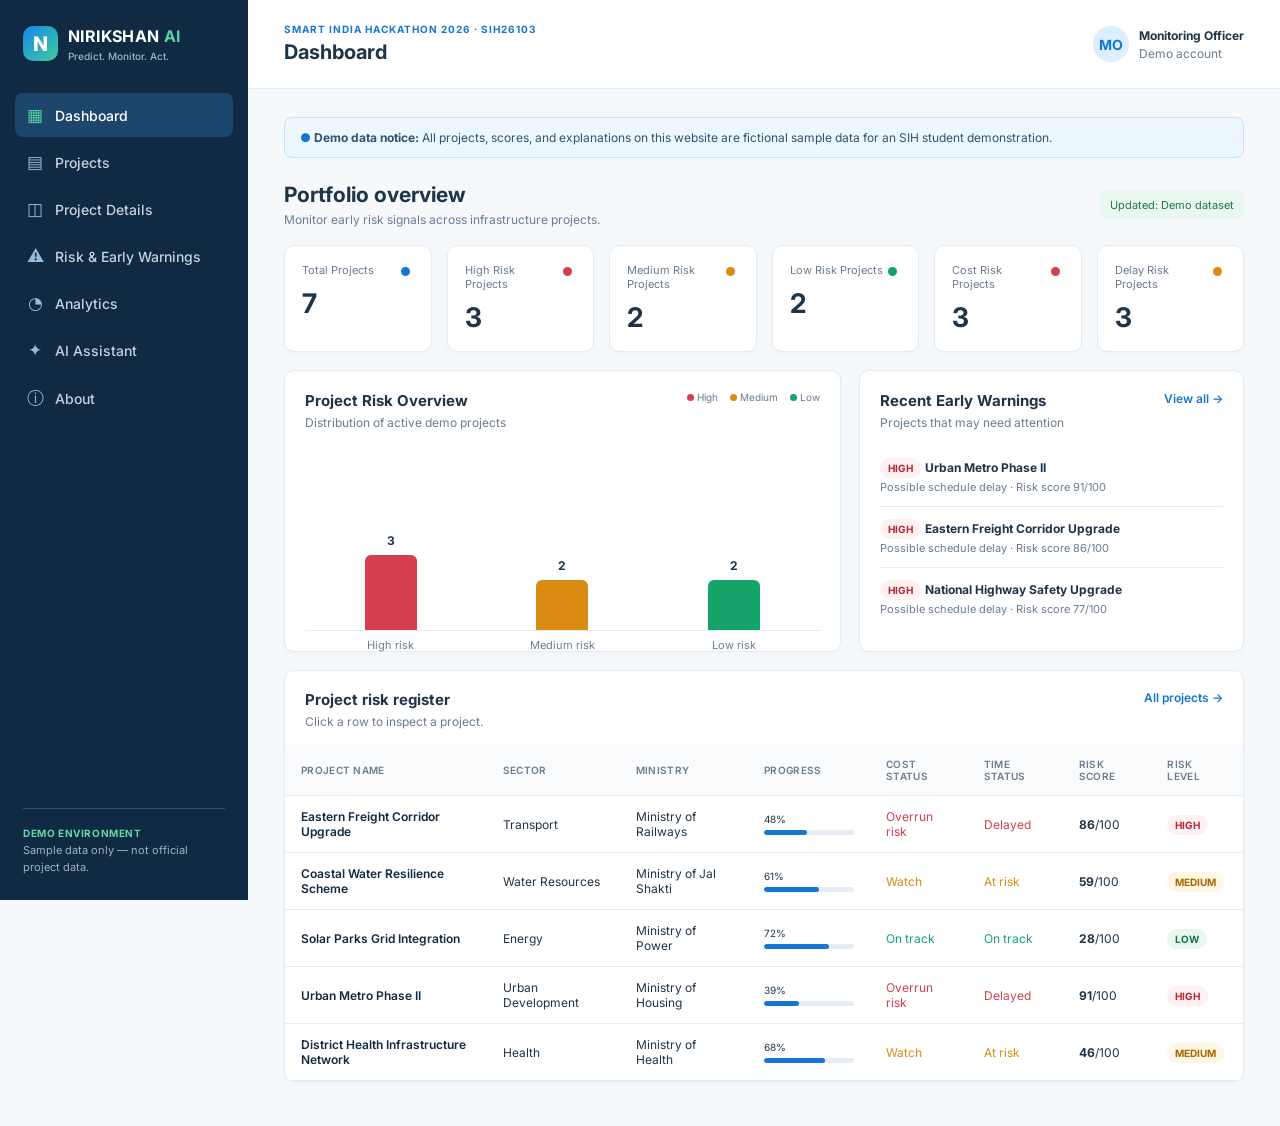
==== index.html @ 2860d257 "Add files via upload" ====
<!doctype html>
<html lang="en">
<head>
  <meta charset="UTF-8" />
  <meta name="viewport" content="width=device-width, initial-scale=1.0" />
  <meta name="description" content="NIRIKSHAN AI — student demo for infrastructure project monitoring." />
  <title>NIRIKSHAN AI | Project Monitoring</title>
  <link rel="preconnect" href="https://fonts.googleapis.com" />
  <link rel="preconnect" href="https://fonts.gstatic.com" crossorigin />
  <link href="https://fonts.googleapis.com/css2?family=Inter:wght@400;500;600;700;800&display=swap" rel="stylesheet" />
  <link rel="stylesheet" href="style.css" />
</head>
<body>
  <aside class="sidebar">
    <a class="brand" href="#dashboard" aria-label="NIRIKSHAN AI home"><span class="brand-mark">N</span><span>NIRIKSHAN <b>AI</b><small>Predict. Monitor. Act.</small></span></a>
    <nav id="main-nav" aria-label="Main navigation">
      <a class="nav-link active" href="#dashboard" data-page="dashboard"><span>▦</span>Dashboard</a>
      <a class="nav-link" href="#projects" data-page="projects"><span>▤</span>Projects</a>
      <a class="nav-link" href="#project-details" data-page="project-details"><span>◫</span>Project Details</a>
      <a class="nav-link" href="#warnings" data-page="warnings"><span>⚠</span>Risk &amp; Early Warnings</a>
      <a class="nav-link" href="#analytics" data-page="analytics"><span>◔</span>Analytics</a>
      <a class="nav-link" href="#assistant" data-page="assistant"><span>✦</span>AI Assistant</a>
      <a class="nav-link" href="#about" data-page="about"><span>ⓘ</span>About</a>
    </nav>
    <div class="sidebar-note"><b>DEMO ENVIRONMENT</b><br />Sample data only — not official project data.</div>
  </aside>

  <main>
    <header class="topbar"><button id="menu-btn" class="menu-btn" aria-label="Open menu">☰</button><div><p class="eyebrow">SMART INDIA HACKATHON 2026 · SIH26103</p><h1 id="page-title">Dashboard</h1></div><div class="user-badge"><span>MO</span><div><b>Monitoring Officer</b><small>Demo account</small></div></div></header>

    <section id="dashboard" class="page active">
      <div class="notice"><span>●</span> <b>Demo data notice:</b> All projects, scores, and explanations on this website are fictional sample data for an SIH student demonstration.</div>
      <div class="section-heading"><div><h2>Portfolio overview</h2><p>Monitor early risk signals across infrastructure projects.</p></div><span class="date-chip">Updated: Demo dataset</span></div>
      <div id="metric-grid" class="metric-grid"></div>
      <div class="dashboard-grid"><article class="card chart-card"><div class="card-title"><div><h3>Project Risk Overview</h3><p>Distribution of active demo projects</p></div><span class="legend"><i class="high"></i>High <i class="medium"></i>Medium <i class="low"></i>Low</span></div><div id="risk-overview" class="risk-overview"></div></article><article class="card warnings-preview"><div class="card-title"><div><h3>Recent Early Warnings</h3><p>Projects that may need attention</p></div><a href="#warnings">View all →</a></div><div id="recent-warnings"></div></article></div>
      <article class="card table-card"><div class="card-title"><div><h3>Project risk register</h3><p>Click a row to inspect a project.</p></div><a href="#projects">All projects →</a></div><div class="table-wrap"><table><thead><tr><th>Project Name</th><th>Sector</th><th>Ministry</th><th>Progress</th><th>Cost Status</th><th>Time Status</th><th>Risk Score</th><th>Risk Level</th></tr></thead><tbody id="dashboard-projects"></tbody></table></div></article>
    </section>

    <section id="projects" class="page"><div class="section-heading"><div><h2>Projects</h2><p>Search, filter, and review the demo project portfolio.</p></div></div><div class="card filters"><input id="search" type="search" placeholder="Search project name, sector, or ministry…" /><select id="sector-filter"><option value="">All sectors</option></select><select id="ministry-filter"><option value="">All ministries</option></select><select id="location-filter"><option value="">All locations</option></select><select id="risk-filter"><option value="">All risk levels</option><option>High</option><option>Medium</option><option>Low</option></select><select id="status-filter"><option value="">All project statuses</option></select></div><p id="project-count" class="result-count"></p><article class="card table-card"><div class="table-wrap"><table><thead><tr><th>Project Name</th><th>Sector</th><th>Ministry</th><th>Location</th><th>Original Cost</th><th>Revised Cost</th><th>Expenditure</th><th>Physical Progress</th><th>Risk Score</th><th>Risk Level</th><th></th></tr></thead><tbody id="projects-table"></tbody></table></div></article></section>

    <section id="project-details" class="page"><div id="detail-content"></div></section>
    <section id="warnings" class="page"><div class="section-heading"><div><h2>Risk &amp; Early Warnings</h2><p>Early signals derived from the sample project data.</p></div></div><div id="warning-list" class="warning-list"></div></section>
    <section id="analytics" class="page"><div class="section-heading"><div><h2>Analytics</h2><p>Interactive visual summaries of the demo portfolio.</p></div></div><div class="analytics-grid"><article class="card"><h3>Risk by Sector</h3><div id="sector-chart" class="bar-chart"></div></article><article class="card"><h3>Projects by Risk Level</h3><div id="level-chart" class="donut-chart"></div></article><article class="card"><h3>Cost vs Expenditure</h3><div id="cost-chart" class="compare-chart"></div></article><article class="card"><h3>Expected vs Actual Progress</h3><div id="progress-chart" class="compare-chart"></div></article><article class="card wide-card"><h3>Project Delay Trends</h3><div id="delay-chart" class="trend-chart"></div></article></div></section>
    <section id="assistant" class="page"><div class="assistant-layout"><article class="assistant-intro"><span class="assistant-icon">✦</span><p class="eyebrow">DEMO DATA ASSISTANT</p><h2>NIRIKSHAN AI Assistant</h2><p>Ask about the sample project dataset. This is a rule-based demonstration, not a live LLM or government data system.</p><div id="suggestions" class="suggestions"></div></article><article class="card chat"><div id="chat-messages" class="chat-messages"><div class="message bot">Hello! I can answer questions about the <b>demo project dataset</b>. Try one of the suggested questions.</div></div><form id="chat-form"><input id="chat-input" autocomplete="off" placeholder="Ask about demo projects…" /><button type="submit">Send</button></form></article></div></section>
    <section id="about" class="page"><article class="about-card"><span class="assistant-icon">N</span><p class="eyebrow">SMART INDIA HACKATHON 2026</p><h2>NIRIKSHAN AI</h2><p class="tagline">Predict. Monitor. Act.</p><p>NIRIKSHAN AI is a student concept for a web-based integrated infrastructure project-monitoring platform. It helps demonstrate how monitoring teams could identify potential cost, schedule, and implementation risks early.</p><div class="future-grid"><div><h3>Current demo</h3><p>Responsive UI, sample project data, interactive filters, early warnings, explainable risk factors, and rule-based assistant responses.</p></div><div><h3>Future integration</h3><p>Python · FastAPI · PostgreSQL · Pandas · Scikit-learn · XGBoost · SHAP</p></div></div><p class="disclaimer">This is an independent student SIH project prototype. It is not an official government website and does not use official government logos or real PAIMANA data.</p></article></section>
  </main>
  <script src="app.js"></script>
</body>
</html>
---- style.css ----
:root{--navy:#102a43;--blue:#1677d2;--sky:#eaf4ff;--green:#16a36a;--amber:#d98b12;--red:#d43f4d;--ink:#1f3448;--muted:#6b7c8f;--line:#e4ebf2;--bg:#f6f9fc}*{box-sizing:border-box}body{margin:0;background:var(--bg);font-family:Inter,Arial,sans-serif;color:var(--ink);font-size:14px}.sidebar{position:fixed;inset:0 auto 0 0;width:248px;background:var(--navy);color:#d9e6f4;padding:26px 15px;z-index:3}.brand{display:flex;gap:10px;align-items:flex-start;color:#fff;text-decoration:none;font-size:16px;font-weight:700;letter-spacing:.4px;padding:0 8px 28px}.brand b{color:#53d4a6}.brand small{display:block;color:#9eb4ca;font-size:10px;font-weight:500;letter-spacing:0;margin-top:4px}.brand-mark,.assistant-icon{display:grid;place-items:center;background:linear-gradient(135deg,#1887ea,#3ecb9a);color:#fff;border-radius:10px;font-weight:800;width:35px;height:35px;font-size:20px}.nav-link{display:flex;align-items:center;gap:12px;color:#c3d2e0;text-decoration:none;padding:12px 12px;border-radius:8px;margin:3px 0;font-weight:500}.nav-link span{width:16px;text-align:center;color:#93badf;font-size:17px}.nav-link:hover,.nav-link.active{color:#fff;background:#1d466d}.nav-link.active span{color:#55d3a5}.sidebar-note{position:absolute;bottom:24px;left:23px;right:23px;border-top:1px solid #315271;padding-top:16px;font-size:11px;line-height:1.55;color:#9db2c7}.sidebar-note b{font-size:10px;color:#61d8aa;letter-spacing:.6px}main{margin-left:248px;min-height:100vh}.topbar{height:89px;background:white;border-bottom:1px solid var(--line);padding:17px 36px;display:flex;align-items:center;justify-content:space-between}.topbar h1{font-size:20px;margin:2px 0}.eyebrow{font-size:10px;letter-spacing:1px;color:var(--blue);font-weight:700;margin:0 0 5px}.user-badge{display:flex;gap:10px;align-items:center}.user-badge>span{width:36px;height:36px;background:#dceeff;color:var(--blue);border-radius:50%;display:grid;place-items:center;font-weight:700}.user-badge b,.user-badge small{display:block;font-size:12px}.user-badge small{color:var(--muted);margin-top:3px}.menu-btn{display:none}.page{display:none;padding:28px 36px 44px;max-width:1600px;margin:auto}.page.active{display:block}.notice{padding:12px 15px;border:1px solid #c8e1fb;background:#edf7ff;color:#31546f;border-radius:8px;font-size:12px}.notice span{color:var(--blue)}.section-heading{display:flex;justify-content:space-between;align-items:center;margin:24px 0 18px}.section-heading h2{margin:0;font-size:21px}.section-heading p,.card-title p{color:var(--muted);margin:5px 0 0;font-size:12px}.date-chip{background:#e9f7f0;color:#207752;padding:7px 10px;border-radius:6px;font-size:11px}.metric-grid{display:grid;grid-template-columns:repeat(6,1fr);gap:15px}.card{background:#fff;border:1px solid var(--line);border-radius:10px;padding:20px;box-shadow:0 2px 6px #102a4306}.metric{padding:17px}.metric p{font-size:11px;color:var(--muted);margin:0 0 10px}.metric b{font-size:27px}.metric .metric-dot{float:right;width:9px;height:9px;border-radius:50%;margin:4px}.metric.blue .metric-dot{background:var(--blue)}.metric.red .metric-dot{background:var(--red)}.metric.amber .metric-dot{background:var(--amber)}.metric.green .metric-dot{background:var(--green)}.dashboard-grid{display:grid;grid-template-columns:1.3fr .9fr;gap:18px;margin:18px 0}.card-title{display:flex;justify-content:space-between;align-items:flex-start;margin-bottom:16px}.card h3{margin:0;font-size:15px}.card-title a{color:var(--blue);text-decoration:none;font-size:12px;font-weight:600}.legend{font-size:10px;color:var(--muted)}.legend i{display:inline-block;width:7px;height:7px;border-radius:50%;margin:0 3px 0 9px}.high{background:var(--red)}.medium{background:var(--amber)}.low{background:var(--green)}.risk-overview{height:185px;display:flex;align-items:end;gap:30px;padding:10px 15px 0;border-bottom:1px solid var(--line)}.risk-bar{flex:1;text-align:center;position:relative;height:100%;display:flex;align-items:end;justify-content:center}.risk-bar div{width:52px;border-radius:6px 6px 0 0;min-height:20px;transition:height .3s}.risk-bar b{position:absolute;bottom:calc(var(--bar-height) + 7px);font-size:12px}.risk-bar small{position:absolute;bottom:-22px;font-size:11px;color:var(--muted)}.warnings-preview .warning-mini{padding:12px 0;border-bottom:1px solid var(--line)}.warning-mini:last-child{border:0}.warning-mini b{font-size:12px}.warning-mini p{color:var(--muted);font-size:11px;margin:5px 0 0}.badge{font-size:10px;font-weight:700;padding:4px 8px;border-radius:20px;white-space:nowrap}.badge.high{background:#fff0f1;color:#b82736}.badge.medium{background:#fff6e5;color:#a76600}.badge.low{background:#e9f8ef;color:#19744c}.table-card{padding:0;overflow:hidden}.table-card .card-title{padding:19px 20px 0}.table-wrap{overflow:auto}table{border-collapse:collapse;width:100%;font-size:12px;min-width:880px}th{text-align:left;color:var(--muted);font-weight:600;font-size:10px;letter-spacing:.3px;background:#f9fbfd;text-transform:uppercase}th,td{padding:13px 16px;border-bottom:1px solid var(--line)}tbody tr{cursor:pointer}tbody tr:hover{background:#f7fbff}.project-name{font-weight:600;color:var(--navy)}.progress{min-width:90px}.progress-label{display:flex;justify-content:space-between;margin-bottom:5px;font-size:10px}.progress-line{height:5px;background:#e6edf4;border-radius:5px;overflow:hidden}.progress-line i{display:block;height:100%;background:var(--blue);border-radius:5px}.status-good{color:var(--green)}.status-risk{color:var(--red)}.status-watch{color:var(--amber)}.view-btn{border:1px solid #bad8f4;background:white;color:var(--blue);padding:6px 9px;border-radius:5px;font-size:11px;cursor:pointer}.filters{display:grid;grid-template-columns:2fr repeat(5,1fr);gap:10px;padding:14px}.filters input,.filters select,#chat-input{border:1px solid #d8e2ec;border-radius:6px;padding:10px;font:inherit;color:var(--ink);background:#fff;outline-color:var(--blue)}.result-count{font-size:12px;color:var(--muted);margin:13px 2px}.warning-list{display:grid;gap:14px}.warning-card{border-left:5px solid var(--amber);display:flex;gap:18px;align-items:flex-start}.warning-card.high-risk{border-left-color:var(--red)}.warning-card.low-risk{border-left-color:var(--green)}.warning-card .badge{margin-left:auto}.warning-card p{color:var(--muted);margin:6px 0;line-height:1.55;font-size:12px}.warning-card strong{color:var(--ink)}.detail-head{display:flex;justify-content:space-between;align-items:flex-start;margin-bottom:18px}.detail-head h2{margin:0 0 8px}.project-meta{color:var(--muted);font-size:12px}.risk-score{background:#fff5f5;border:1px solid #ffd9dc;text-align:center;border-radius:10px;padding:13px 20px}.risk-score b{font-size:28px;color:var(--red)}.detail-grid{display:grid;grid-template-columns:repeat(4,1fr);gap:14px;margin-bottom:18px}.detail-item small{color:var(--muted);display:block;margin-bottom:8px}.detail-item b{font-size:19px}.two-col{display:grid;grid-template-columns:1fr 1fr;gap:18px;margin-bottom:18px}.data-list{display:grid;grid-template-columns:1fr 1fr;gap:0 20px}.data-list div{border-bottom:1px solid var(--line);padding:11px 0;display:flex;justify-content:space-between;font-size:12px}.data-list span{color:var(--muted)}.factor{border-left:3px solid var(--amber);background:#fffaf0;padding:12px;margin:10px 0;font-size:12px}.action{background:#eaf8f1;padding:13px;border-radius:7px;color:#176b49;font-size:12px}.timeline{display:flex;justify-content:space-between;margin-top:35px;position:relative}.timeline:before{content:"";height:3px;background:#cde6d9;position:absolute;left:0;right:0;top:-13px}.timeline span{font-size:11px;color:var(--muted);position:relative}.timeline span:before{content:"";width:10px;height:10px;border-radius:50%;background:var(--green);position:absolute;top:-17px;left:0}.analytics-grid{display:grid;grid-template-columns:1fr 1fr;gap:18px}.wide-card{grid-column:1/-1}.bar-chart{margin-top:20px;display:grid;gap:12px}.bar-row{display:grid;grid-template-columns:110px 1fr 32px;gap:10px;align-items:center;font-size:11px}.bar-row i{display:block;background:#dcecfb;height:10px;border-radius:10px;overflow:hidden}.bar-row i span{display:block;height:100%;background:var(--blue);border-radius:10px}.donut-chart{height:220px;display:grid;place-items:center;position:relative}.donut{width:155px;height:155px;border-radius:50%;background:conic-gradient(var(--red) 0 var(--high),var(--amber) var(--high) calc(var(--high) + var(--medium)),var(--green) calc(var(--high) + var(--medium)) 100%);position:relative}.donut:after{content:"";position:absolute;inset:35px;background:white;border-radius:50%}.donut-label{position:absolute;text-align:center;z-index:1;font-size:11px;color:var(--muted)}.donut-label b{display:block;font-size:26px;color:var(--ink)}.compare-chart{display:grid;gap:12px;margin-top:20px}.compare-row{display:grid;grid-template-columns:100px 1fr;gap:10px;align-items:center;font-size:11px}.compare-bars{height:24px;display:flex;gap:4px;align-items:center}.compare-bars i{height:9px;border-radius:5px;display:block}.compare-bars .one{background:#5b9fe2}.compare-bars .two{background:#51c396}.trend-chart{height:180px;margin-top:16px;display:flex;align-items:end;gap:10px;border-bottom:1px solid var(--line);padding:0 5px}.trend{flex:1;background:linear-gradient(to top,#b9dcfa,#eaf5ff);border-radius:5px 5px 0 0;position:relative}.trend small{position:absolute;bottom:-20px;left:0;color:var(--muted);font-size:10px}.assistant-layout{display:grid;grid-template-columns:.75fr 1.25fr;gap:22px;min-height:560px}.assistant-intro{padding:45px 25px}.assistant-icon{width:54px;height:54px;font-size:26px;margin-bottom:20px}.assistant-intro h2{margin:5px 0 12px;font-size:25px}.assistant-intro>p:not(.eyebrow){color:var(--muted);line-height:1.7;font-size:13px}.suggestions{display:grid;gap:8px;margin-top:23px}.suggestions button{background:#fff;border:1px solid #d3e5f7;text-align:left;color:var(--blue);padding:10px;border-radius:6px;cursor:pointer;font-size:12px}.chat{display:flex;flex-direction:column;padding:0}.chat-messages{flex:1;min-height:440px;padding:22px;overflow:auto;background:#fbfdff}.message{max-width:80%;margin:0 0 13px;padding:11px 13px;line-height:1.5;font-size:13px;border-radius:8px}.message.bot{background:#eaf4fe;border-bottom-left-radius:2px}.message.user{background:var(--blue);color:white;margin-left:auto;border-bottom-right-radius:2px}#chat-form{display:flex;gap:10px;padding:14px;border-top:1px solid var(--line)}#chat-input{flex:1}#chat-form button{border:0;background:var(--blue);color:white;border-radius:6px;padding:0 18px;font-weight:600;cursor:pointer}.about-card{max-width:820px;background:white;border:1px solid var(--line);border-radius:12px;padding:45px}.about-card h2{font-size:30px;margin:0}.tagline{color:var(--blue)!important;font-weight:600;font-size:16px!important}.about-card>p{line-height:1.75;color:var(--muted)}.future-grid{display:grid;grid-template-columns:1fr 1fr;gap:15px;margin-top:26px}.future-grid div{background:#f6faff;padding:18px;border-radius:8px}.future-grid p{font-size:12px;line-height:1.6;color:var(--muted)}.disclaimer{border-top:1px solid var(--line);margin-top:28px;padding-top:18px;font-size:12px}@media(max-width:1100px){.metric-grid{grid-template-columns:repeat(3,1fr)}.filters{grid-template-columns:repeat(3,1fr)}.filters input{grid-column:span 3}}@media(max-width:760px){.sidebar{transform:translateX(-100%);transition:.2s}.sidebar.open{transform:translateX(0)}main{margin-left:0}.topbar{padding:15px 20px;height:75px}.menu-btn{display:block;border:0;background:none;font-size:22px;color:var(--navy);margin-right:10px}.topbar>div:nth-child(2){margin-right:auto}.topbar h1{font-size:17px}.user-badge div{display:none}.page{padding:20px}.metric-grid,.dashboard-grid,.detail-grid,.two-col,.analytics-grid,.assistant-layout,.future-grid{grid-template-columns:1fr}.filters{grid-template-columns:1fr}.filters input{grid-column:span 1}.section-heading{align-items:flex-start}.date-chip{display:none}.warning-card{display:block}.warning-card .badge{float:right}.detail-head{display:block}.risk-score{display:inline-block;margin-top:15px}.about-card{padding:28px}.wide-card{grid-column:auto}}
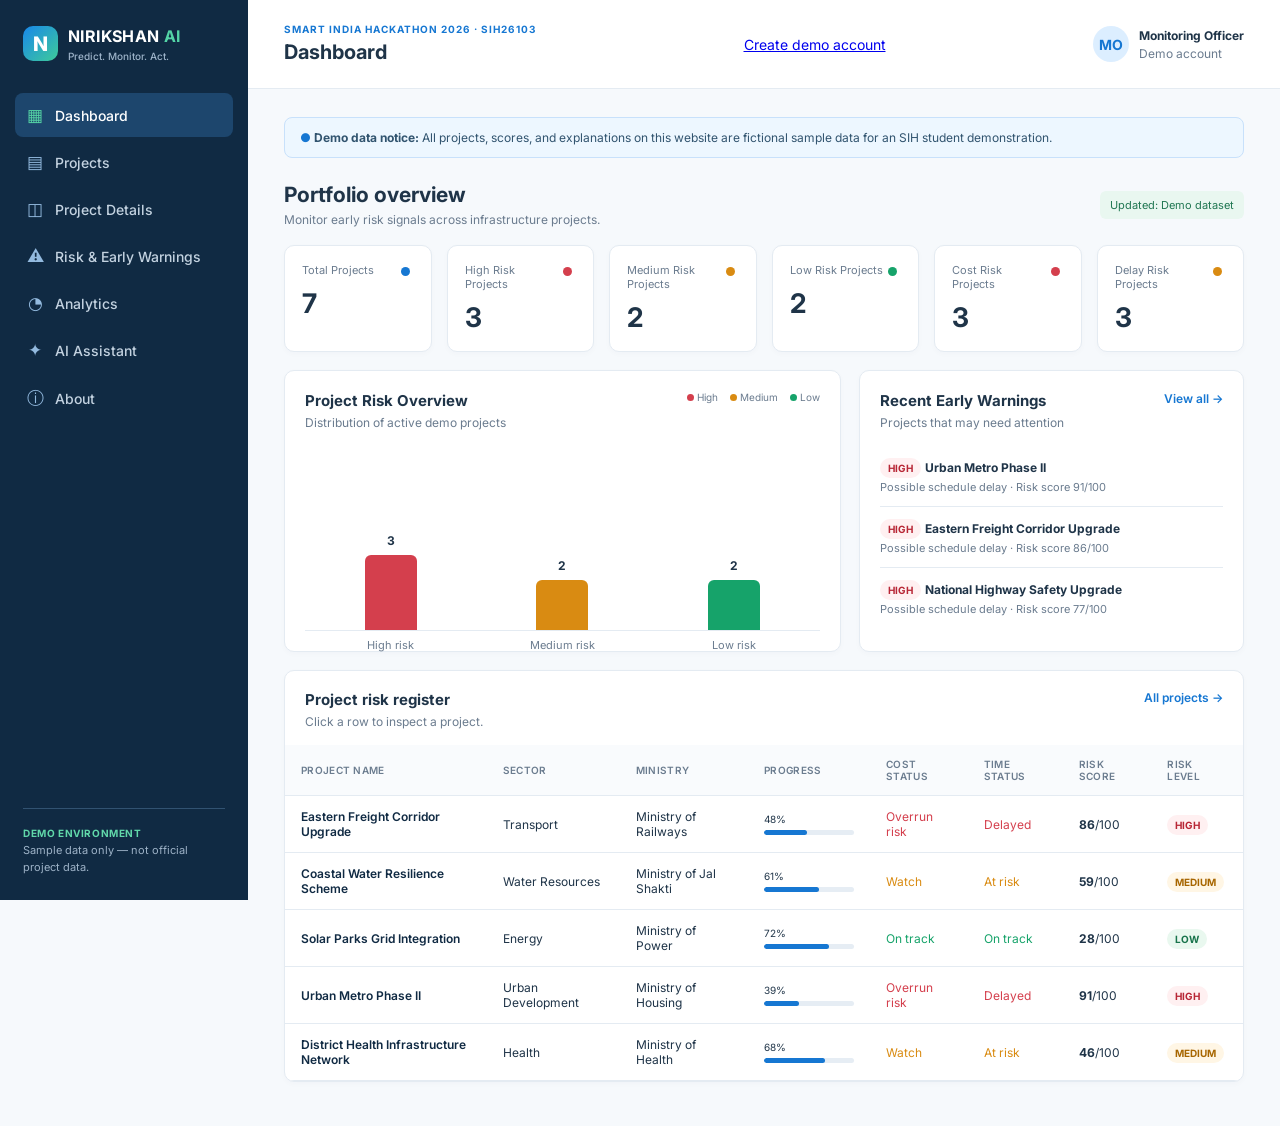
==== commit 92fe6a78: "Add extras.css stylesheet to index.html" ====
--- a/index.html
+++ b/index.html
@@ -9,6 +9,7 @@
   <link rel="preconnect" href="https://fonts.gstatic.com" crossorigin />
   <link href="https://fonts.googleapis.com/css2?family=Inter:wght@400;500;600;700;800&display=swap" rel="stylesheet" />
   <link rel="stylesheet" href="style.css" />
+  <link rel="stylesheet" href="extras.css" />
 </head>
 <body>
   <aside class="sidebar">
@@ -26,7 +27,7 @@
   </aside>
 
   <main>
-    <header class="topbar"><button id="menu-btn" class="menu-btn" aria-label="Open menu">☰</button><div><p class="eyebrow">SMART INDIA HACKATHON 2026 · SIH26103</p><h1 id="page-title">Dashboard</h1></div><div class="user-badge"><span>MO</span><div><b>Monitoring Officer</b><small>Demo account</small></div></div></header>
+    <header class="topbar"><button id="menu-btn" class="menu-btn" aria-label="Open menu">☰</button><div><p class="eyebrow">SMART INDIA HACKATHON 2026 · SIH26103</p><h1 id="page-title">Dashboard</h1></div><a class="signup-link" href="signup.html">Create demo account</a><div class="user-badge"><span>MO</span><div><b>Monitoring Officer</b><small>Demo account</small></div></div></header>
 
     <section id="dashboard" class="page active">
       <div class="notice"><span>●</span> <b>Demo data notice:</b> All projects, scores, and explanations on this website are fictional sample data for an SIH student demonstration.</div>
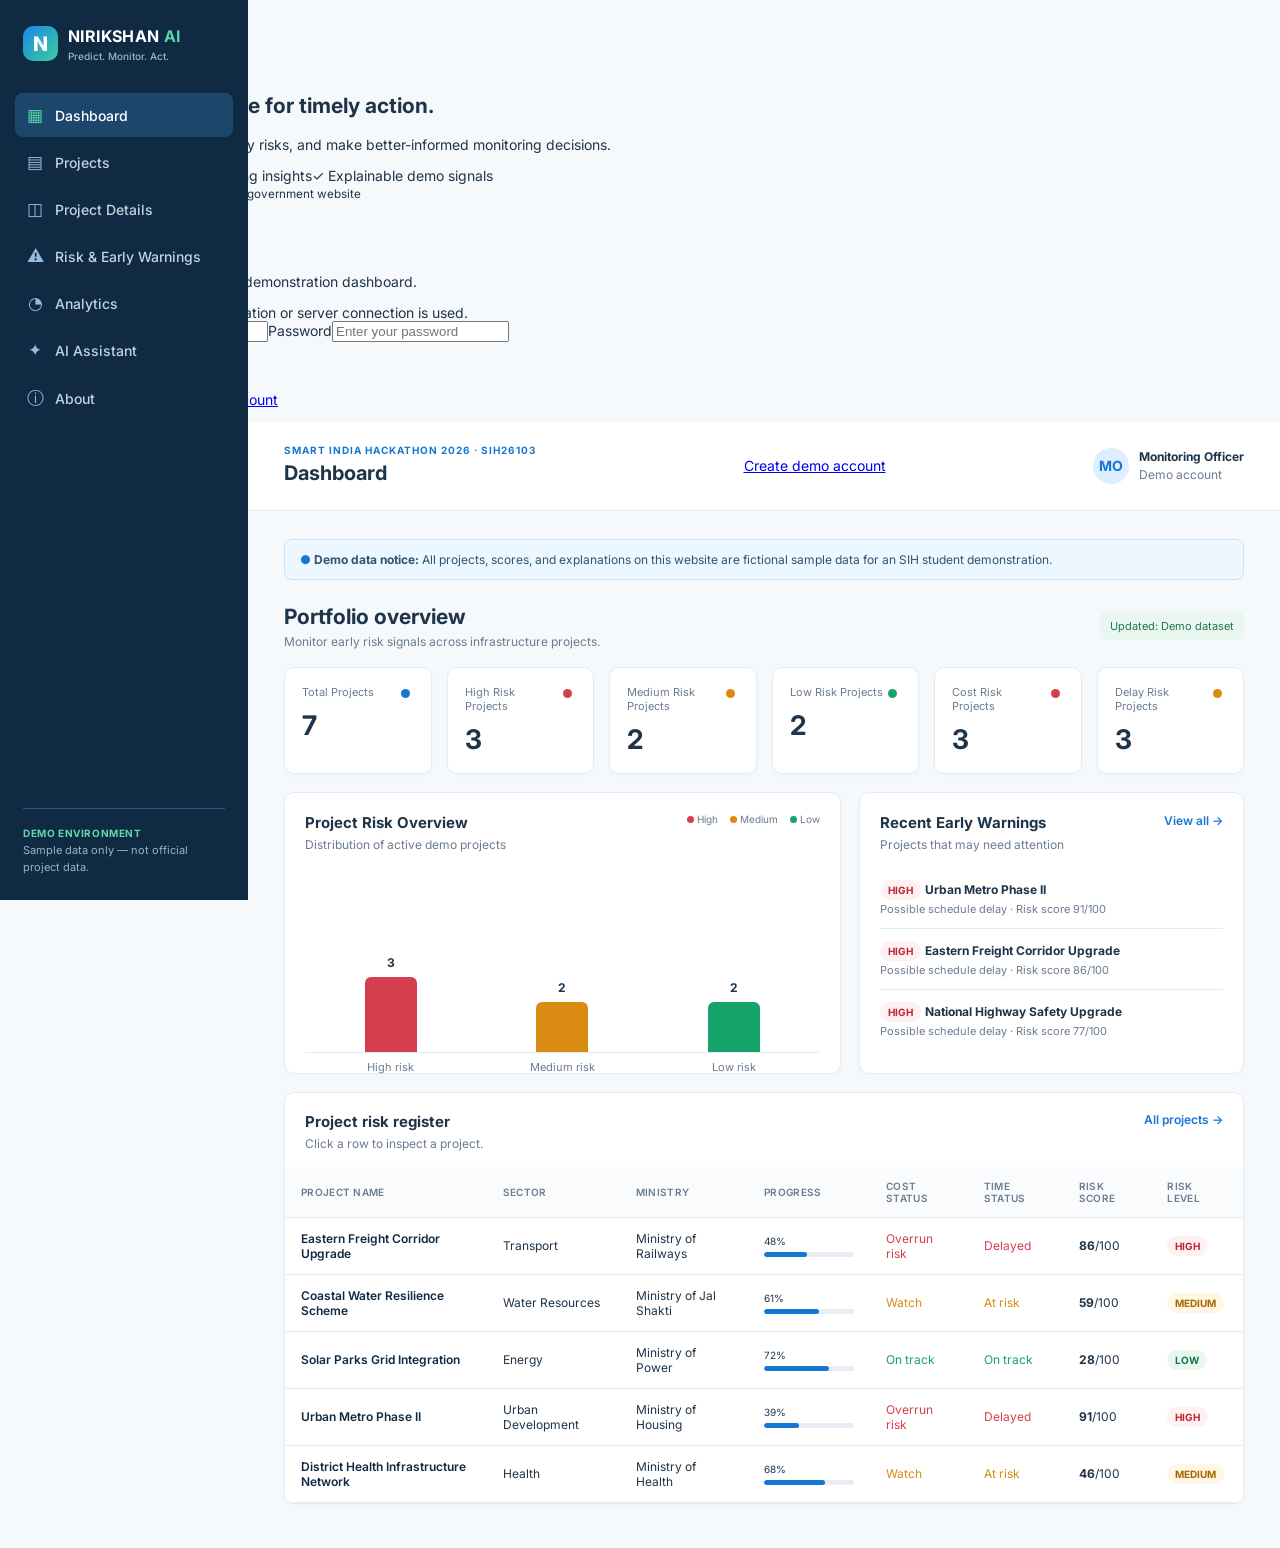
==== commit a500e9ec: "Update index.html" ====
--- a/index.html
+++ b/index.html
@@ -10,8 +10,14 @@
   <link href="https://fonts.googleapis.com/css2?family=Inter:wght@400;500;600;700;800&display=swap" rel="stylesheet" />
   <link rel="stylesheet" href="style.css" />
   <link rel="stylesheet" href="extras.css" />
+  <link rel="stylesheet" href="login.css" />
+  <link rel="stylesheet" href="login-extra.css" />
 </head>
 <body>
+  <div id="login-gate" class="login-gate">
+    <section class="login-showcase"><a class="brand" href="index.html"><span class="brand-mark">N</span><span>NIRIKSHAN <b>AI</b><small>Predict. Monitor. Act.</small></span></a><div><p class="eyebrow">SIH 2026 · SIH26103</p><h1>Infrastructure intelligence for timely action.</h1><p>Monitor project progress, identify early risks, and make better-informed monitoring decisions.</p><div class="login-points"><span>✓ Portfolio risk visibility</span><span>✓ Early-warning insights</span><span>✓ Explainable demo signals</span></div></div><small>Independent student project · Not an official government website</small></section>
+    <section class="login-panel"><form id="login-form" class="login-card" novalidate><p class="eyebrow">WELCOME BACK</p><h2>Sign in to NIRIKSHAN AI</h2><p>Access the infrastructure-monitoring demonstration dashboard.</p><div class="demo-notice"><b>Demo access:</b> No real user authentication or server connection is used.</div><label>Email address<input id="login-email" type="email" placeholder="name@example.com" required /></label><label>Password<input id="login-password" type="password" placeholder="Enter your password" required minlength="8" /></label><p id="login-error" class="form-error" role="alert"></p><button class="signup-button" type="submit">Sign in to dashboard</button><p class="login-new">New to the demo? <a href="signup.html">Create a demo account</a></p></form></section>
+  </div>
   <aside class="sidebar">
     <a class="brand" href="#dashboard" aria-label="NIRIKSHAN AI home"><span class="brand-mark">N</span><span>NIRIKSHAN <b>AI</b><small>Predict. Monitor. Act.</small></span></a>
     <nav id="main-nav" aria-label="Main navigation">
@@ -46,5 +52,19 @@
     <section id="about" class="page"><article class="about-card"><span class="assistant-icon">N</span><p class="eyebrow">SMART INDIA HACKATHON 2026</p><h2>NIRIKSHAN AI</h2><p class="tagline">Predict. Monitor. Act.</p><p>NIRIKSHAN AI is a student concept for a web-based integrated infrastructure project-monitoring platform. It helps demonstrate how monitoring teams could identify potential cost, schedule, and implementation risks early.</p><div class="future-grid"><div><h3>Current demo</h3><p>Responsive UI, sample project data, interactive filters, early warnings, explainable risk factors, and rule-based assistant responses.</p></div><div><h3>Future integration</h3><p>Python · FastAPI · PostgreSQL · Pandas · Scikit-learn · XGBoost · SHAP</p></div></div><p class="disclaimer">This is an independent student SIH project prototype. It is not an official government website and does not use official government logos or real PAIMANA data.</p></article></section>
   </main>
   <script src="app.js"></script>
+  <script>
+    const gate = document.getElementById('login-gate');
+    if (location.hash) gate.hidden = true;
+    document.getElementById('login-form').addEventListener('submit', event => {
+      event.preventDefault();
+      const form = event.currentTarget, error = document.getElementById('login-error');
+      if (!form.checkValidity()) { error.textContent = 'Enter a valid email address and a password with at least 8 characters.'; return; }
+      localStorage.setItem('nirikshanDemoSession', 'active');
+      gate.hidden = true;
+      location.hash = 'dashboard';
+    });
+  </script>
 </body>
 </html>
+
+
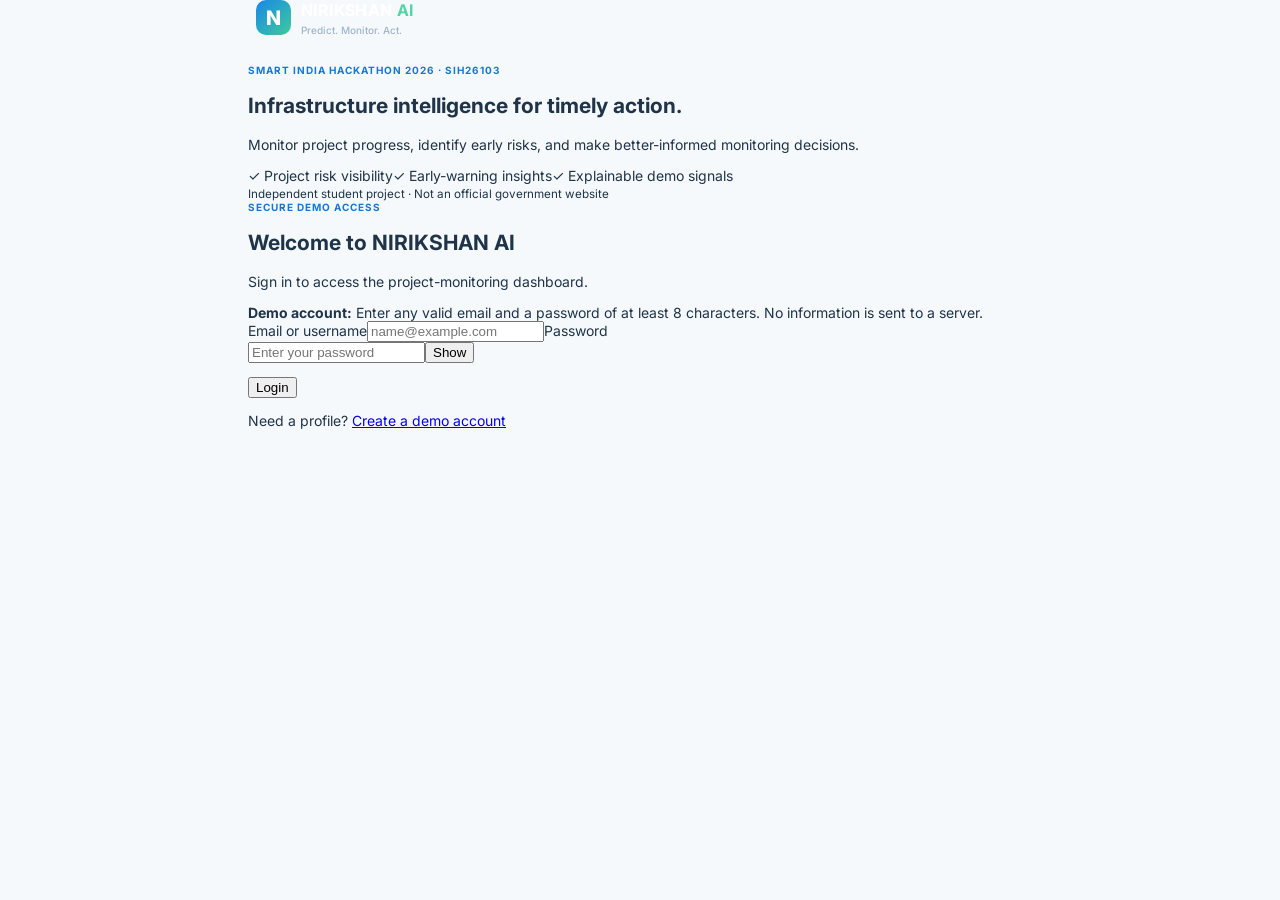
==== commit 110dcded: "Revise login page structure and accessibility Updated the login page for NIRIKSHAN AI with new meta " ====
--- a/index.html
+++ b/index.html
@@ -1,70 +1,3 @@
 <!doctype html>
-<html lang="en">
-<head>
-  <meta charset="UTF-8" />
-  <meta name="viewport" content="width=device-width, initial-scale=1.0" />
-  <meta name="description" content="NIRIKSHAN AI — student demo for infrastructure project monitoring." />
-  <title>NIRIKSHAN AI | Project Monitoring</title>
-  <link rel="preconnect" href="https://fonts.googleapis.com" />
-  <link rel="preconnect" href="https://fonts.gstatic.com" crossorigin />
-  <link href="https://fonts.googleapis.com/css2?family=Inter:wght@400;500;600;700;800&display=swap" rel="stylesheet" />
-  <link rel="stylesheet" href="style.css" />
-  <link rel="stylesheet" href="extras.css" />
-  <link rel="stylesheet" href="login.css" />
-  <link rel="stylesheet" href="login-extra.css" />
-</head>
-<body>
-  <div id="login-gate" class="login-gate">
-    <section class="login-showcase"><a class="brand" href="index.html"><span class="brand-mark">N</span><span>NIRIKSHAN <b>AI</b><small>Predict. Monitor. Act.</small></span></a><div><p class="eyebrow">SIH 2026 · SIH26103</p><h1>Infrastructure intelligence for timely action.</h1><p>Monitor project progress, identify early risks, and make better-informed monitoring decisions.</p><div class="login-points"><span>✓ Portfolio risk visibility</span><span>✓ Early-warning insights</span><span>✓ Explainable demo signals</span></div></div><small>Independent student project · Not an official government website</small></section>
-    <section class="login-panel"><form id="login-form" class="login-card" novalidate><p class="eyebrow">WELCOME BACK</p><h2>Sign in to NIRIKSHAN AI</h2><p>Access the infrastructure-monitoring demonstration dashboard.</p><div class="demo-notice"><b>Demo access:</b> No real user authentication or server connection is used.</div><label>Email address<input id="login-email" type="email" placeholder="name@example.com" required /></label><label>Password<input id="login-password" type="password" placeholder="Enter your password" required minlength="8" /></label><p id="login-error" class="form-error" role="alert"></p><button class="signup-button" type="submit">Sign in to dashboard</button><p class="login-new">New to the demo? <a href="signup.html">Create a demo account</a></p></form></section>
-  </div>
-  <aside class="sidebar">
-    <a class="brand" href="#dashboard" aria-label="NIRIKSHAN AI home"><span class="brand-mark">N</span><span>NIRIKSHAN <b>AI</b><small>Predict. Monitor. Act.</small></span></a>
-    <nav id="main-nav" aria-label="Main navigation">
-      <a class="nav-link active" href="#dashboard" data-page="dashboard"><span>▦</span>Dashboard</a>
-      <a class="nav-link" href="#projects" data-page="projects"><span>▤</span>Projects</a>
-      <a class="nav-link" href="#project-details" data-page="project-details"><span>◫</span>Project Details</a>
-      <a class="nav-link" href="#warnings" data-page="warnings"><span>⚠</span>Risk &amp; Early Warnings</a>
-      <a class="nav-link" href="#analytics" data-page="analytics"><span>◔</span>Analytics</a>
-      <a class="nav-link" href="#assistant" data-page="assistant"><span>✦</span>AI Assistant</a>
-      <a class="nav-link" href="#about" data-page="about"><span>ⓘ</span>About</a>
-    </nav>
-    <div class="sidebar-note"><b>DEMO ENVIRONMENT</b><br />Sample data only — not official project data.</div>
-  </aside>
-
-  <main>
-    <header class="topbar"><button id="menu-btn" class="menu-btn" aria-label="Open menu">☰</button><div><p class="eyebrow">SMART INDIA HACKATHON 2026 · SIH26103</p><h1 id="page-title">Dashboard</h1></div><a class="signup-link" href="signup.html">Create demo account</a><div class="user-badge"><span>MO</span><div><b>Monitoring Officer</b><small>Demo account</small></div></div></header>
-
-    <section id="dashboard" class="page active">
-      <div class="notice"><span>●</span> <b>Demo data notice:</b> All projects, scores, and explanations on this website are fictional sample data for an SIH student demonstration.</div>
-      <div class="section-heading"><div><h2>Portfolio overview</h2><p>Monitor early risk signals across infrastructure projects.</p></div><span class="date-chip">Updated: Demo dataset</span></div>
-      <div id="metric-grid" class="metric-grid"></div>
-      <div class="dashboard-grid"><article class="card chart-card"><div class="card-title"><div><h3>Project Risk Overview</h3><p>Distribution of active demo projects</p></div><span class="legend"><i class="high"></i>High <i class="medium"></i>Medium <i class="low"></i>Low</span></div><div id="risk-overview" class="risk-overview"></div></article><article class="card warnings-preview"><div class="card-title"><div><h3>Recent Early Warnings</h3><p>Projects that may need attention</p></div><a href="#warnings">View all →</a></div><div id="recent-warnings"></div></article></div>
-      <article class="card table-card"><div class="card-title"><div><h3>Project risk register</h3><p>Click a row to inspect a project.</p></div><a href="#projects">All projects →</a></div><div class="table-wrap"><table><thead><tr><th>Project Name</th><th>Sector</th><th>Ministry</th><th>Progress</th><th>Cost Status</th><th>Time Status</th><th>Risk Score</th><th>Risk Level</th></tr></thead><tbody id="dashboard-projects"></tbody></table></div></article>
-    </section>
-
-    <section id="projects" class="page"><div class="section-heading"><div><h2>Projects</h2><p>Search, filter, and review the demo project portfolio.</p></div></div><div class="card filters"><input id="search" type="search" placeholder="Search project name, sector, or ministry…" /><select id="sector-filter"><option value="">All sectors</option></select><select id="ministry-filter"><option value="">All ministries</option></select><select id="location-filter"><option value="">All locations</option></select><select id="risk-filter"><option value="">All risk levels</option><option>High</option><option>Medium</option><option>Low</option></select><select id="status-filter"><option value="">All project statuses</option></select></div><p id="project-count" class="result-count"></p><article class="card table-card"><div class="table-wrap"><table><thead><tr><th>Project Name</th><th>Sector</th><th>Ministry</th><th>Location</th><th>Original Cost</th><th>Revised Cost</th><th>Expenditure</th><th>Physical Progress</th><th>Risk Score</th><th>Risk Level</th><th></th></tr></thead><tbody id="projects-table"></tbody></table></div></article></section>
-
-    <section id="project-details" class="page"><div id="detail-content"></div></section>
-    <section id="warnings" class="page"><div class="section-heading"><div><h2>Risk &amp; Early Warnings</h2><p>Early signals derived from the sample project data.</p></div></div><div id="warning-list" class="warning-list"></div></section>
-    <section id="analytics" class="page"><div class="section-heading"><div><h2>Analytics</h2><p>Interactive visual summaries of the demo portfolio.</p></div></div><div class="analytics-grid"><article class="card"><h3>Risk by Sector</h3><div id="sector-chart" class="bar-chart"></div></article><article class="card"><h3>Projects by Risk Level</h3><div id="level-chart" class="donut-chart"></div></article><article class="card"><h3>Cost vs Expenditure</h3><div id="cost-chart" class="compare-chart"></div></article><article class="card"><h3>Expected vs Actual Progress</h3><div id="progress-chart" class="compare-chart"></div></article><article class="card wide-card"><h3>Project Delay Trends</h3><div id="delay-chart" class="trend-chart"></div></article></div></section>
-    <section id="assistant" class="page"><div class="assistant-layout"><article class="assistant-intro"><span class="assistant-icon">✦</span><p class="eyebrow">DEMO DATA ASSISTANT</p><h2>NIRIKSHAN AI Assistant</h2><p>Ask about the sample project dataset. This is a rule-based demonstration, not a live LLM or government data system.</p><div id="suggestions" class="suggestions"></div></article><article class="card chat"><div id="chat-messages" class="chat-messages"><div class="message bot">Hello! I can answer questions about the <b>demo project dataset</b>. Try one of the suggested questions.</div></div><form id="chat-form"><input id="chat-input" autocomplete="off" placeholder="Ask about demo projects…" /><button type="submit">Send</button></form></article></div></section>
-    <section id="about" class="page"><article class="about-card"><span class="assistant-icon">N</span><p class="eyebrow">SMART INDIA HACKATHON 2026</p><h2>NIRIKSHAN AI</h2><p class="tagline">Predict. Monitor. Act.</p><p>NIRIKSHAN AI is a student concept for a web-based integrated infrastructure project-monitoring platform. It helps demonstrate how monitoring teams could identify potential cost, schedule, and implementation risks early.</p><div class="future-grid"><div><h3>Current demo</h3><p>Responsive UI, sample project data, interactive filters, early warnings, explainable risk factors, and rule-based assistant responses.</p></div><div><h3>Future integration</h3><p>Python · FastAPI · PostgreSQL · Pandas · Scikit-learn · XGBoost · SHAP</p></div></div><p class="disclaimer">This is an independent student SIH project prototype. It is not an official government website and does not use official government logos or real PAIMANA data.</p></article></section>
-  </main>
-  <script src="app.js"></script>
-  <script>
-    const gate = document.getElementById('login-gate');
-    if (location.hash) gate.hidden = true;
-    document.getElementById('login-form').addEventListener('submit', event => {
-      event.preventDefault();
-      const form = event.currentTarget, error = document.getElementById('login-error');
-      if (!form.checkValidity()) { error.textContent = 'Enter a valid email address and a password with at least 8 characters.'; return; }
-      localStorage.setItem('nirikshanDemoSession', 'active');
-      gate.hidden = true;
-      location.hash = 'dashboard';
-    });
-  </script>
-</body>
-</html>
-
-
+<html lang="en"><head><meta charset="UTF-8" /><meta name="viewport" content="width=device-width, initial-scale=1.0" /><meta name="description" content="Sign in to the NIRIKSHAN AI demonstration platform." /><title>Login | NIRIKSHAN AI</title><link rel="preconnect" href="https://fonts.googleapis.com" /><link rel="preconnect" href="https://fonts.gstatic.com" crossorigin /><link href="https://fonts.googleapis.com/css2?family=Inter:wght@400;500;600;700;800&display=swap" rel="stylesheet" /><link rel="stylesheet" href="../style.css" /><link rel="stylesheet" href="../login.css" /><link rel="stylesheet" href="../login-extra.css" /><link rel="stylesheet" href="../auth-route.css" /></head>
+<body><main class="login-gate"><section class="login-showcase"><a class="brand" href="./"><span class="brand-mark">N</span><span>NIRIKSHAN <b>AI</b><small>Predict. Monitor. Act.</small></span></a><div><p class="eyebrow">SMART INDIA HACKATHON 2026 · SIH26103</p><h1>Infrastructure intelligence for timely action.</h1><p>Monitor project progress, identify early risks, and make better-informed monitoring decisions.</p><div class="login-points"><span>✓ Project risk visibility</span><span>✓ Early-warning insights</span><span>✓ Explainable demo signals</span></div></div><small>Independent student project · Not an official government website</small></section><section class="login-panel"><form id="login-form" class="login-card" novalidate><p class="eyebrow">SECURE DEMO ACCESS</p><h2>Welcome to NIRIKSHAN AI</h2><p>Sign in to access the project-monitoring dashboard.</p><div class="demo-notice"><b>Demo account:</b> Enter any valid email and a password of at least 8 characters. No information is sent to a server.</div><label>Email or username<input id="login-email" type="email" placeholder="name@example.com" required /></label><label>Password<div class="password-wrap"><input id="login-password" type="password" placeholder="Enter your password" required minlength="8" /><button id="password-toggle" type="button" aria-label="Show password">Show</button></div></label><p id="login-error" class="form-error" role="alert"></p><button class="signup-button" type="submit">Login</button><p class="login-new">Need a profile? <a href="../signup.html">Create a demo account</a></p></form></section></main><script>const form=document.getElementById('login-form'),password=document.getElementById('login-password');document.getElementById('password-toggle').addEventListener('click',event=>{const show=password.type==='password';password.type=show?'text':'password';event.currentTarget.textContent=show?'Hide':'Show';event.currentTarget.setAttribute('aria-label',show?'Hide password':'Show password')});form.addEventListener('submit',event=>{event.preventDefault();const error=document.getElementById('login-error');if(!form.checkValidity()){error.textContent='Enter a valid email address and a password with at least 8 characters.';return}localStorage.setItem('nirikshanDemoSession','active');location.replace('../dashboard/')});</script></body></html>
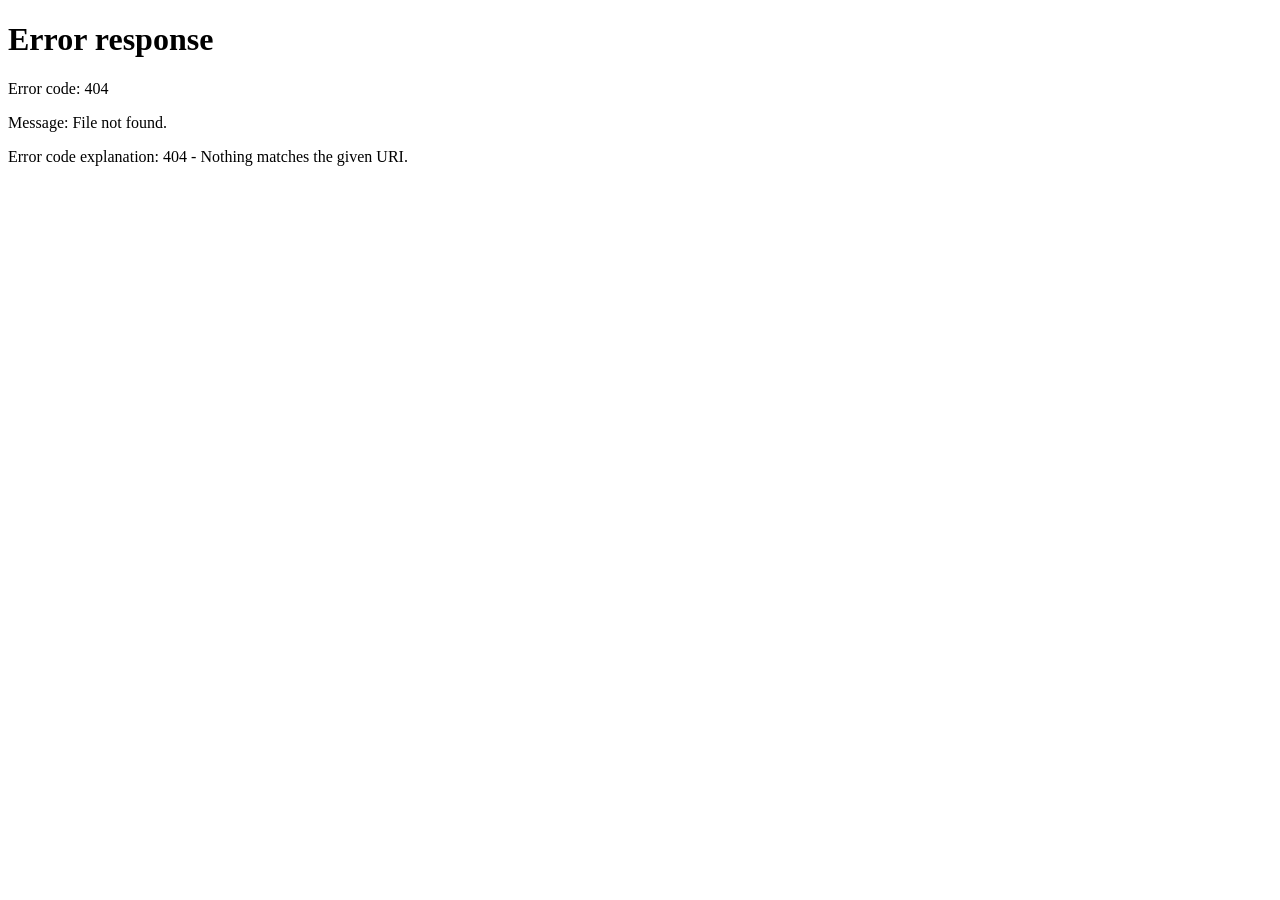
==== commit 5ead87ea: "Refactor index.html for improved layout and content Updated the index.html file to enhance the login" ====
--- a/index.html
+++ b/index.html
@@ -1,3 +1,51 @@
 <!doctype html>
-<html lang="en"><head><meta charset="UTF-8" /><meta name="viewport" content="width=device-width, initial-scale=1.0" /><meta name="description" content="Sign in to the NIRIKSHAN AI demonstration platform." /><title>Login | NIRIKSHAN AI</title><link rel="preconnect" href="https://fonts.googleapis.com" /><link rel="preconnect" href="https://fonts.gstatic.com" crossorigin /><link href="https://fonts.googleapis.com/css2?family=Inter:wght@400;500;600;700;800&display=swap" rel="stylesheet" /><link rel="stylesheet" href="../style.css" /><link rel="stylesheet" href="../login.css" /><link rel="stylesheet" href="../login-extra.css" /><link rel="stylesheet" href="../auth-route.css" /></head>
-<body><main class="login-gate"><section class="login-showcase"><a class="brand" href="./"><span class="brand-mark">N</span><span>NIRIKSHAN <b>AI</b><small>Predict. Monitor. Act.</small></span></a><div><p class="eyebrow">SMART INDIA HACKATHON 2026 · SIH26103</p><h1>Infrastructure intelligence for timely action.</h1><p>Monitor project progress, identify early risks, and make better-informed monitoring decisions.</p><div class="login-points"><span>✓ Project risk visibility</span><span>✓ Early-warning insights</span><span>✓ Explainable demo signals</span></div></div><small>Independent student project · Not an official government website</small></section><section class="login-panel"><form id="login-form" class="login-card" novalidate><p class="eyebrow">SECURE DEMO ACCESS</p><h2>Welcome to NIRIKSHAN AI</h2><p>Sign in to access the project-monitoring dashboard.</p><div class="demo-notice"><b>Demo account:</b> Enter any valid email and a password of at least 8 characters. No information is sent to a server.</div><label>Email or username<input id="login-email" type="email" placeholder="name@example.com" required /></label><label>Password<div class="password-wrap"><input id="login-password" type="password" placeholder="Enter your password" required minlength="8" /><button id="password-toggle" type="button" aria-label="Show password">Show</button></div></label><p id="login-error" class="form-error" role="alert"></p><button class="signup-button" type="submit">Login</button><p class="login-new">Need a profile? <a href="../signup.html">Create a demo account</a></p></form></section></main><script>const form=document.getElementById('login-form'),password=document.getElementById('login-password');document.getElementById('password-toggle').addEventListener('click',event=>{const show=password.type==='password';password.type=show?'text':'password';event.currentTarget.textContent=show?'Hide':'Show';event.currentTarget.setAttribute('aria-label',show?'Hide password':'Show password')});form.addEventListener('submit',event=>{event.preventDefault();const error=document.getElementById('login-error');if(!form.checkValidity()){error.textContent='Enter a valid email address and a password with at least 8 characters.';return}localStorage.setItem('nirikshanDemoSession','active');location.replace('../dashboard/')});</script></body></html>
+<html lang="en">
+<head>
+  <meta charset="UTF-8" />
+  <meta name="viewport" content="width=device-width, initial-scale=1.0" />
+  <meta name="description" content="NIRIKSHAN AI — student demo for infrastructure project monitoring." />
+  <title>NIRIKSHAN AI | Project Monitoring</title>
+  <link rel="preconnect" href="https://fonts.googleapis.com" />
+  <link rel="preconnect" href="https://fonts.gstatic.com" crossorigin />
+  <link href="https://fonts.googleapis.com/css2?family=Inter:wght@400;500;600;700;800&display=swap" rel="stylesheet" />
+  <link rel="stylesheet" href="style.css" />
+  <link rel="stylesheet" href="extras.css" />
+</head>
+<body>
+  <aside class="sidebar">
+    <a class="brand" href="#dashboard" aria-label="NIRIKSHAN AI home"><span class="brand-mark">N</span><span>NIRIKSHAN <b>AI</b><small>Predict. Monitor. Act.</small></span></a>
+    <nav id="main-nav" aria-label="Main navigation">
+      <a class="nav-link active" href="#dashboard" data-page="dashboard"><span>▦</span>Dashboard</a>
+      <a class="nav-link" href="#projects" data-page="projects"><span>▤</span>Projects</a>
+      <a class="nav-link" href="#project-details" data-page="project-details"><span>◫</span>Project Details</a>
+      <a class="nav-link" href="#warnings" data-page="warnings"><span>⚠</span>Risk &amp; Early Warnings</a>
+      <a class="nav-link" href="#analytics" data-page="analytics"><span>◔</span>Analytics</a>
+      <a class="nav-link" href="#assistant" data-page="assistant"><span>✦</span>AI Assistant</a>
+      <a class="nav-link" href="#about" data-page="about"><span>ⓘ</span>About</a>
+    </nav>
+    <div class="sidebar-note"><b>DEMO ENVIRONMENT</b><br />Sample data only — not official project data.</div>
+  </aside>
+
+  <main>
+    <header class="topbar"><button id="menu-btn" class="menu-btn" aria-label="Open menu">☰</button><div><p class="eyebrow">SMART INDIA HACKATHON 2026 · SIH26103</p><h1 id="page-title">Dashboard</h1></div><a class="signup-link" href="signup.html">Create demo account</a><div class="user-badge"><span>MO</span><div><b>Monitoring Officer</b><small>Demo account</small></div></div></header>
+
+    <section id="dashboard" class="page active">
+      <div class="notice"><span>●</span> <b>Demo data notice:</b> All projects, scores, and explanations on this website are fictional sample data for an SIH student demonstration.</div>
+      <div class="section-heading"><div><h2>Portfolio overview</h2><p>Monitor early risk signals across infrastructure projects.</p></div><span class="date-chip">Updated: Demo dataset</span></div>
+      <div id="metric-grid" class="metric-grid"></div>
+      <div class="dashboard-grid"><article class="card chart-card"><div class="card-title"><div><h3>Project Risk Overview</h3><p>Distribution of active demo projects</p></div><span class="legend"><i class="high"></i>High <i class="medium"></i>Medium <i class="low"></i>Low</span></div><div id="risk-overview" class="risk-overview"></div></article><article class="card warnings-preview"><div class="card-title"><div><h3>Recent Early Warnings</h3><p>Projects that may need attention</p></div><a href="#warnings">View all →</a></div><div id="recent-warnings"></div></article></div>
+      <article class="card table-card"><div class="card-title"><div><h3>Project risk register</h3><p>Click a row to inspect a project.</p></div><a href="#projects">All projects →</a></div><div class="table-wrap"><table><thead><tr><th>Project Name</th><th>Sector</th><th>Ministry</th><th>Progress</th><th>Cost Status</th><th>Time Status</th><th>Risk Score</th><th>Risk Level</th></tr></thead><tbody id="dashboard-projects"></tbody></table></div></article>
+    </section>
+
+    <section id="projects" class="page"><div class="section-heading"><div><h2>Projects</h2><p>Search, filter, and review the demo project portfolio.</p></div></div><div class="card filters"><input id="search" type="search" placeholder="Search project name, sector, or ministry…" /><select id="sector-filter"><option value="">All sectors</option></select><select id="ministry-filter"><option value="">All ministries</option></select><select id="location-filter"><option value="">All locations</option></select><select id="risk-filter"><option value="">All risk levels</option><option>High</option><option>Medium</option><option>Low</option></select><select id="status-filter"><option value="">All project statuses</option></select></div><p id="project-count" class="result-count"></p><article class="card table-card"><div class="table-wrap"><table><thead><tr><th>Project Name</th><th>Sector</th><th>Ministry</th><th>Location</th><th>Original Cost</th><th>Revised Cost</th><th>Expenditure</th><th>Physical Progress</th><th>Risk Score</th><th>Risk Level</th><th></th></tr></thead><tbody id="projects-table"></tbody></table></div></article></section>
+
+    <section id="project-details" class="page"><div id="detail-content"></div></section>
+    <section id="warnings" class="page"><div class="section-heading"><div><h2>Risk &amp; Early Warnings</h2><p>Early signals derived from the sample project data.</p></div></div><div id="warning-list" class="warning-list"></div></section>
+    <section id="analytics" class="page"><div class="section-heading"><div><h2>Analytics</h2><p>Interactive visual summaries of the demo portfolio.</p></div></div><div class="analytics-grid"><article class="card"><h3>Risk by Sector</h3><div id="sector-chart" class="bar-chart"></div></article><article class="card"><h3>Projects by Risk Level</h3><div id="level-chart" class="donut-chart"></div></article><article class="card"><h3>Cost vs Expenditure</h3><div id="cost-chart" class="compare-chart"></div></article><article class="card"><h3>Expected vs Actual Progress</h3><div id="progress-chart" class="compare-chart"></div></article><article class="card wide-card"><h3>Project Delay Trends</h3><div id="delay-chart" class="trend-chart"></div></article></div></section>
+    <section id="assistant" class="page"><div class="assistant-layout"><article class="assistant-intro"><span class="assistant-icon">✦</span><p class="eyebrow">DEMO DATA ASSISTANT</p><h2>NIRIKSHAN AI Assistant</h2><p>Ask about the sample project dataset. This is a rule-based demonstration, not a live LLM or government data system.</p><div id="suggestions" class="suggestions"></div></article><article class="card chat"><div id="chat-messages" class="chat-messages"><div class="message bot">Hello! I can answer questions about the <b>demo project dataset</b>. Try one of the suggested questions.</div></div><form id="chat-form"><input id="chat-input" autocomplete="off" placeholder="Ask about demo projects…" /><button type="submit">Send</button></form></article></div></section>
+    <section id="about" class="page"><article class="about-card"><span class="assistant-icon">N</span><p class="eyebrow">SMART INDIA HACKATHON 2026</p><h2>NIRIKSHAN AI</h2><p class="tagline">Predict. Monitor. Act.</p><p>NIRIKSHAN AI is a student concept for a web-based integrated infrastructure project-monitoring platform. It helps demonstrate how monitoring teams could identify potential cost, schedule, and implementation risks early.</p><div class="future-grid"><div><h3>Current demo</h3><p>Responsive UI, sample project data, interactive filters, early warnings, explainable risk factors, and rule-based assistant responses.</p></div><div><h3>Future integration</h3><p>Python · FastAPI · PostgreSQL · Pandas · Scikit-learn · XGBoost · SHAP</p></div></div><p class="disclaimer">This is an independent student SIH project prototype. It is not an official government website and does not use official government logos or real PAIMANA data.</p></article></section>
+  </main>
+  <script src="app.js"></script>
+</body>
+</html>
+<html lang="en"><head><meta charset="UTF-8" /><meta name="viewport" content="width=device-width, initial-scale=1.0" /><meta http-equiv="refresh" content="0; url=login/" /><title>NIRIKSHAN AI</title><script>location.replace('login/');</script></head><body><p>Opening <a href="login/">NIRIKSHAN AI login</a>…</p></body></html>
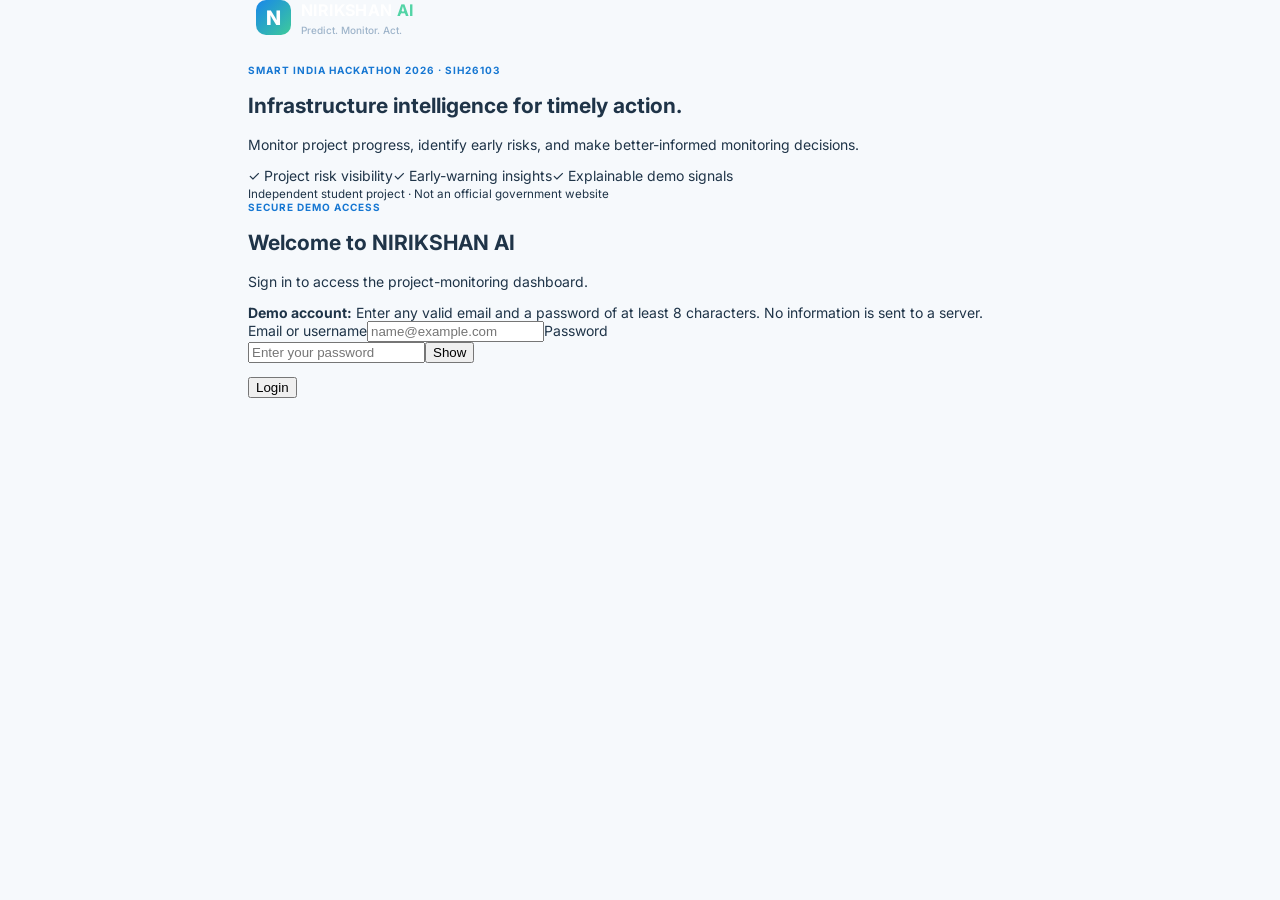
==== commit ec45e15c: "Revamp login.html with new design and functionality Updated the login page with new meta tags, style" ====
--- a/index.html
+++ b/index.html
@@ -1,51 +1,3 @@
 <!doctype html>
-<html lang="en">
-<head>
-  <meta charset="UTF-8" />
-  <meta name="viewport" content="width=device-width, initial-scale=1.0" />
-  <meta name="description" content="NIRIKSHAN AI — student demo for infrastructure project monitoring." />
-  <title>NIRIKSHAN AI | Project Monitoring</title>
-  <link rel="preconnect" href="https://fonts.googleapis.com" />
-  <link rel="preconnect" href="https://fonts.gstatic.com" crossorigin />
-  <link href="https://fonts.googleapis.com/css2?family=Inter:wght@400;500;600;700;800&display=swap" rel="stylesheet" />
-  <link rel="stylesheet" href="style.css" />
-  <link rel="stylesheet" href="extras.css" />
-</head>
-<body>
-  <aside class="sidebar">
-    <a class="brand" href="#dashboard" aria-label="NIRIKSHAN AI home"><span class="brand-mark">N</span><span>NIRIKSHAN <b>AI</b><small>Predict. Monitor. Act.</small></span></a>
-    <nav id="main-nav" aria-label="Main navigation">
-      <a class="nav-link active" href="#dashboard" data-page="dashboard"><span>▦</span>Dashboard</a>
-      <a class="nav-link" href="#projects" data-page="projects"><span>▤</span>Projects</a>
-      <a class="nav-link" href="#project-details" data-page="project-details"><span>◫</span>Project Details</a>
-      <a class="nav-link" href="#warnings" data-page="warnings"><span>⚠</span>Risk &amp; Early Warnings</a>
-      <a class="nav-link" href="#analytics" data-page="analytics"><span>◔</span>Analytics</a>
-      <a class="nav-link" href="#assistant" data-page="assistant"><span>✦</span>AI Assistant</a>
-      <a class="nav-link" href="#about" data-page="about"><span>ⓘ</span>About</a>
-    </nav>
-    <div class="sidebar-note"><b>DEMO ENVIRONMENT</b><br />Sample data only — not official project data.</div>
-  </aside>
-
-  <main>
-    <header class="topbar"><button id="menu-btn" class="menu-btn" aria-label="Open menu">☰</button><div><p class="eyebrow">SMART INDIA HACKATHON 2026 · SIH26103</p><h1 id="page-title">Dashboard</h1></div><a class="signup-link" href="signup.html">Create demo account</a><div class="user-badge"><span>MO</span><div><b>Monitoring Officer</b><small>Demo account</small></div></div></header>
-
-    <section id="dashboard" class="page active">
-      <div class="notice"><span>●</span> <b>Demo data notice:</b> All projects, scores, and explanations on this website are fictional sample data for an SIH student demonstration.</div>
-      <div class="section-heading"><div><h2>Portfolio overview</h2><p>Monitor early risk signals across infrastructure projects.</p></div><span class="date-chip">Updated: Demo dataset</span></div>
-      <div id="metric-grid" class="metric-grid"></div>
-      <div class="dashboard-grid"><article class="card chart-card"><div class="card-title"><div><h3>Project Risk Overview</h3><p>Distribution of active demo projects</p></div><span class="legend"><i class="high"></i>High <i class="medium"></i>Medium <i class="low"></i>Low</span></div><div id="risk-overview" class="risk-overview"></div></article><article class="card warnings-preview"><div class="card-title"><div><h3>Recent Early Warnings</h3><p>Projects that may need attention</p></div><a href="#warnings">View all →</a></div><div id="recent-warnings"></div></article></div>
-      <article class="card table-card"><div class="card-title"><div><h3>Project risk register</h3><p>Click a row to inspect a project.</p></div><a href="#projects">All projects →</a></div><div class="table-wrap"><table><thead><tr><th>Project Name</th><th>Sector</th><th>Ministry</th><th>Progress</th><th>Cost Status</th><th>Time Status</th><th>Risk Score</th><th>Risk Level</th></tr></thead><tbody id="dashboard-projects"></tbody></table></div></article>
-    </section>
-
-    <section id="projects" class="page"><div class="section-heading"><div><h2>Projects</h2><p>Search, filter, and review the demo project portfolio.</p></div></div><div class="card filters"><input id="search" type="search" placeholder="Search project name, sector, or ministry…" /><select id="sector-filter"><option value="">All sectors</option></select><select id="ministry-filter"><option value="">All ministries</option></select><select id="location-filter"><option value="">All locations</option></select><select id="risk-filter"><option value="">All risk levels</option><option>High</option><option>Medium</option><option>Low</option></select><select id="status-filter"><option value="">All project statuses</option></select></div><p id="project-count" class="result-count"></p><article class="card table-card"><div class="table-wrap"><table><thead><tr><th>Project Name</th><th>Sector</th><th>Ministry</th><th>Location</th><th>Original Cost</th><th>Revised Cost</th><th>Expenditure</th><th>Physical Progress</th><th>Risk Score</th><th>Risk Level</th><th></th></tr></thead><tbody id="projects-table"></tbody></table></div></article></section>
-
-    <section id="project-details" class="page"><div id="detail-content"></div></section>
-    <section id="warnings" class="page"><div class="section-heading"><div><h2>Risk &amp; Early Warnings</h2><p>Early signals derived from the sample project data.</p></div></div><div id="warning-list" class="warning-list"></div></section>
-    <section id="analytics" class="page"><div class="section-heading"><div><h2>Analytics</h2><p>Interactive visual summaries of the demo portfolio.</p></div></div><div class="analytics-grid"><article class="card"><h3>Risk by Sector</h3><div id="sector-chart" class="bar-chart"></div></article><article class="card"><h3>Projects by Risk Level</h3><div id="level-chart" class="donut-chart"></div></article><article class="card"><h3>Cost vs Expenditure</h3><div id="cost-chart" class="compare-chart"></div></article><article class="card"><h3>Expected vs Actual Progress</h3><div id="progress-chart" class="compare-chart"></div></article><article class="card wide-card"><h3>Project Delay Trends</h3><div id="delay-chart" class="trend-chart"></div></article></div></section>
-    <section id="assistant" class="page"><div class="assistant-layout"><article class="assistant-intro"><span class="assistant-icon">✦</span><p class="eyebrow">DEMO DATA ASSISTANT</p><h2>NIRIKSHAN AI Assistant</h2><p>Ask about the sample project dataset. This is a rule-based demonstration, not a live LLM or government data system.</p><div id="suggestions" class="suggestions"></div></article><article class="card chat"><div id="chat-messages" class="chat-messages"><div class="message bot">Hello! I can answer questions about the <b>demo project dataset</b>. Try one of the suggested questions.</div></div><form id="chat-form"><input id="chat-input" autocomplete="off" placeholder="Ask about demo projects…" /><button type="submit">Send</button></form></article></div></section>
-    <section id="about" class="page"><article class="about-card"><span class="assistant-icon">N</span><p class="eyebrow">SMART INDIA HACKATHON 2026</p><h2>NIRIKSHAN AI</h2><p class="tagline">Predict. Monitor. Act.</p><p>NIRIKSHAN AI is a student concept for a web-based integrated infrastructure project-monitoring platform. It helps demonstrate how monitoring teams could identify potential cost, schedule, and implementation risks early.</p><div class="future-grid"><div><h3>Current demo</h3><p>Responsive UI, sample project data, interactive filters, early warnings, explainable risk factors, and rule-based assistant responses.</p></div><div><h3>Future integration</h3><p>Python · FastAPI · PostgreSQL · Pandas · Scikit-learn · XGBoost · SHAP</p></div></div><p class="disclaimer">This is an independent student SIH project prototype. It is not an official government website and does not use official government logos or real PAIMANA data.</p></article></section>
-  </main>
-  <script src="app.js"></script>
-</body>
-</html>
-<html lang="en"><head><meta charset="UTF-8" /><meta name="viewport" content="width=device-width, initial-scale=1.0" /><meta http-equiv="refresh" content="0; url=login/" /><title>NIRIKSHAN AI</title><script>location.replace('login/');</script></head><body><p>Opening <a href="login/">NIRIKSHAN AI login</a>…</p></body></html>
+<html lang="en"><head><meta charset="UTF-8" /><meta name="viewport" content="width=device-width, initial-scale=1.0" /><meta name="description" content="Sign in to the NIRIKSHAN AI demonstration platform." /><title>Login | NIRIKSHAN AI</title><link rel="preconnect" href="https://fonts.googleapis.com" /><link rel="preconnect" href="https://fonts.gstatic.com" crossorigin /><link href="https://fonts.googleapis.com/css2?family=Inter:wght@400;500;600;700;800&display=swap" rel="stylesheet" /><link rel="stylesheet" href="../style.css" /><link rel="stylesheet" href="../login.css" /><link rel="stylesheet" href="../login-extra.css" /><link rel="stylesheet" href="../auth-route.css" /></head>
+<body><main class="login-gate"><section class="login-showcase"><a class="brand" href="./"><span class="brand-mark">N</span><span>NIRIKSHAN <b>AI</b><small>Predict. Monitor. Act.</small></span></a><div><p class="eyebrow">SMART INDIA HACKATHON 2026 · SIH26103</p><h1>Infrastructure intelligence for timely action.</h1><p>Monitor project progress, identify early risks, and make better-informed monitoring decisions.</p><div class="login-points"><span>✓ Project risk visibility</span><span>✓ Early-warning insights</span><span>✓ Explainable demo signals</span></div></div><small>Independent student project · Not an official government website</small></section><section class="login-panel"><form id="login-form" class="login-card" novalidate><p class="eyebrow">SECURE DEMO ACCESS</p><h2>Welcome to NIRIKSHAN AI</h2><p>Sign in to access the project-monitoring dashboard.</p><div class="demo-notice"><b>Demo account:</b> Enter any valid email and a password of at least 8 characters. No information is sent to a server.</div><label>Email or username<input id="login-email" type="email" placeholder="name@example.com" required /></label><label>Password<div class="password-wrap"><input id="login-password" type="password" placeholder="Enter your password" required minlength="8" /><button id="password-toggle" type="button" aria-label="Show password">Show</button></div></label><p id="login-error" class="form-error" role="alert"></p><button class="signup-button" type="submit">Login</button></form></section></main><script>const form=document.getElementById('login-form'),password=document.getElementById('login-password');document.getElementById('password-toggle').addEventListener('click',event=>{const show=password.type==='password';password.type=show?'text':'password';event.currentTarget.textContent=show?'Hide':'Show';event.currentTarget.setAttribute('aria-label',show?'Hide password':'Show password')});form.addEventListener('submit',event=>{event.preventDefault();const error=document.getElementById('login-error');if(!form.checkValidity()){error.textContent='Enter a valid email address and a password with at least 8 characters.';return}localStorage.setItem('nirikshanDemoSession','active');location.replace('../dashboard/')});</script></body></html>
